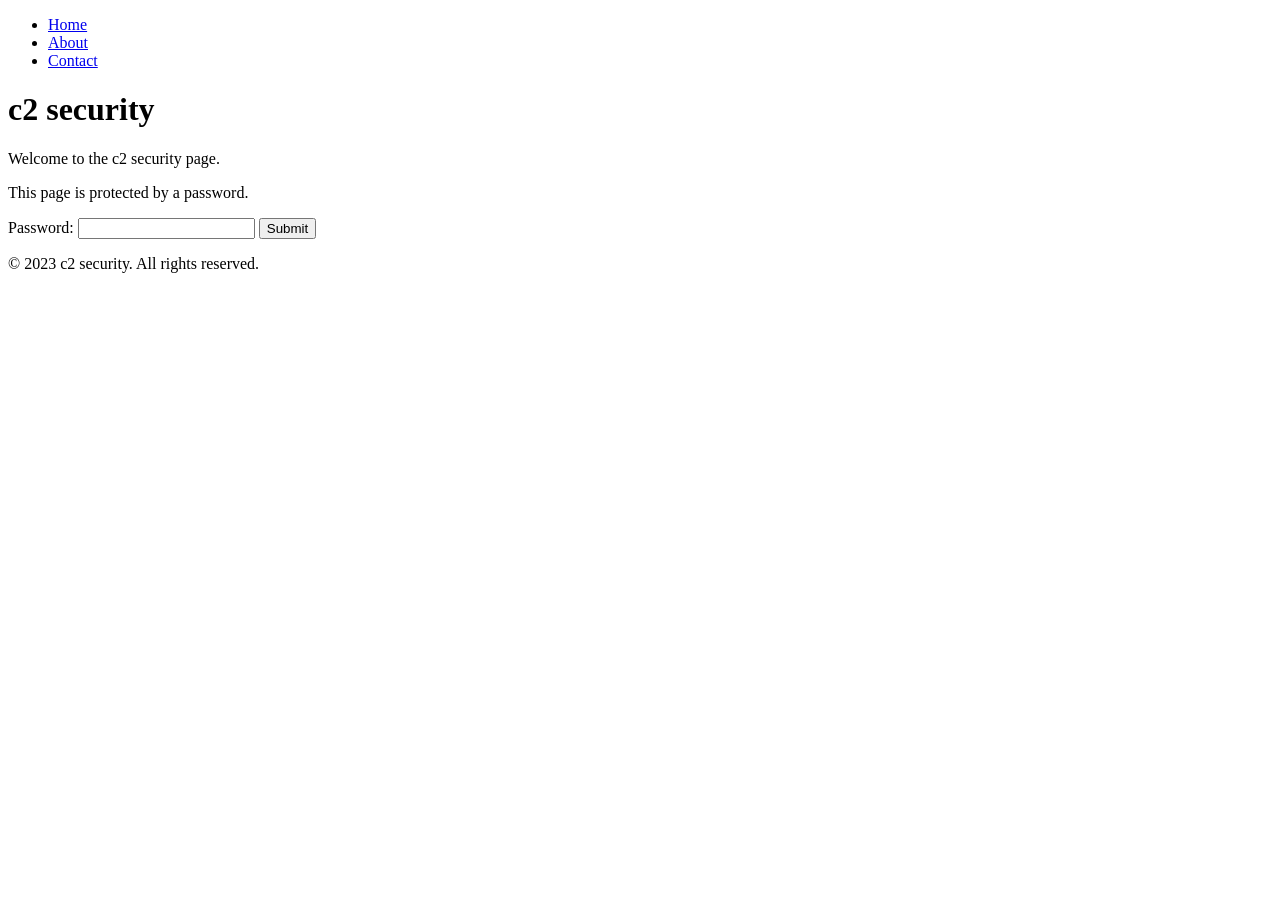
==== index.html @ 90c17b40 "start" ====
<!DOCTYPE html>
<html lang="en">
<head>
    <meta charset="UTF-8">
    <meta name="viewport" content="width=device-width, initial-scale=1.0">
    <title>c2 security</title>
</head>
<body>
    <header>
        <nav>
            <ul>
                <li><a href="/">Home</a></li>
                <li><a href="/about">About</a></li>
                <li><a href="/contact">Contact</a></li>
            </ul>
        </nav>
    </header>
    <h1>c2 security</h1>    
    <p>Welcome to the c2 security page.</p>
    <p>This page is protected by a password.</p>

    <form>
        <label for="password">Password:</label>
        <input type="password" id="password" name="password">
        <button type="submit">Submit</button>
    </form>
    <footer>
        <p>&copy; 2023 c2 security. All rights reserved.</p>
    </footer>
</body>
</html>
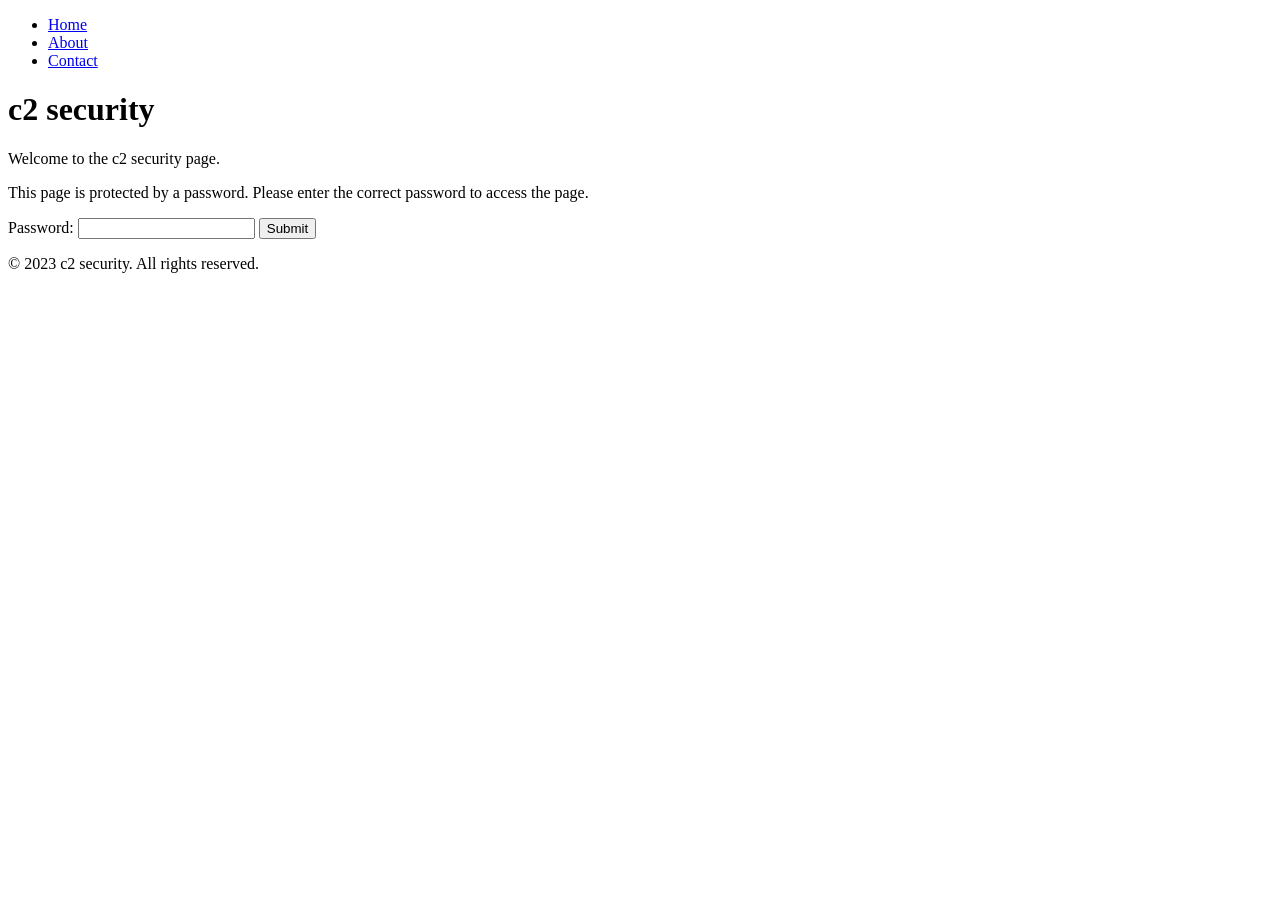
==== commit 5e9415ad: "Update password protection message for clarity" ====
--- a/index.html
+++ b/index.html
@@ -17,7 +17,7 @@
     </header>
     <h1>c2 security</h1>    
     <p>Welcome to the c2 security page.</p>
-    <p>This page is protected by a password.</p>
+    <p>This page is protected by a password. Please enter the correct password to access the page.</p>
 
     <form>
         <label for="password">Password:</label>
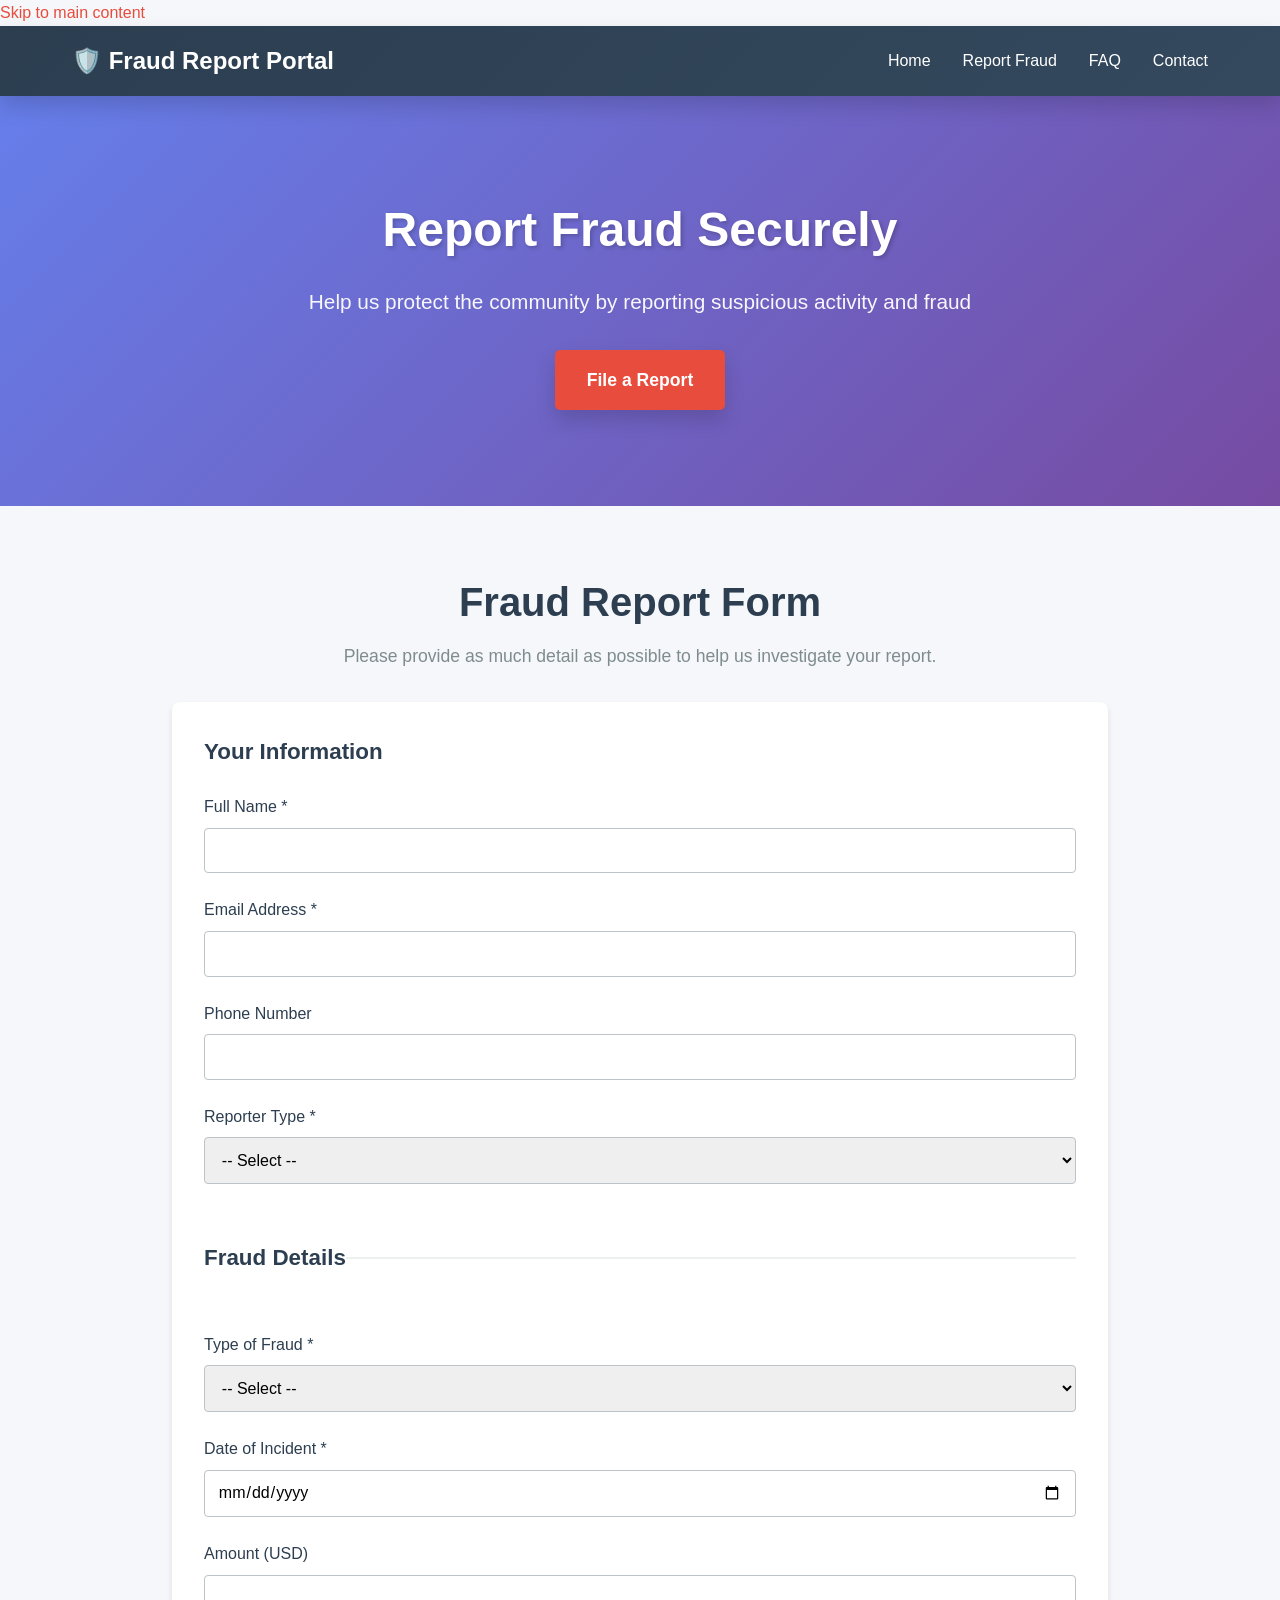
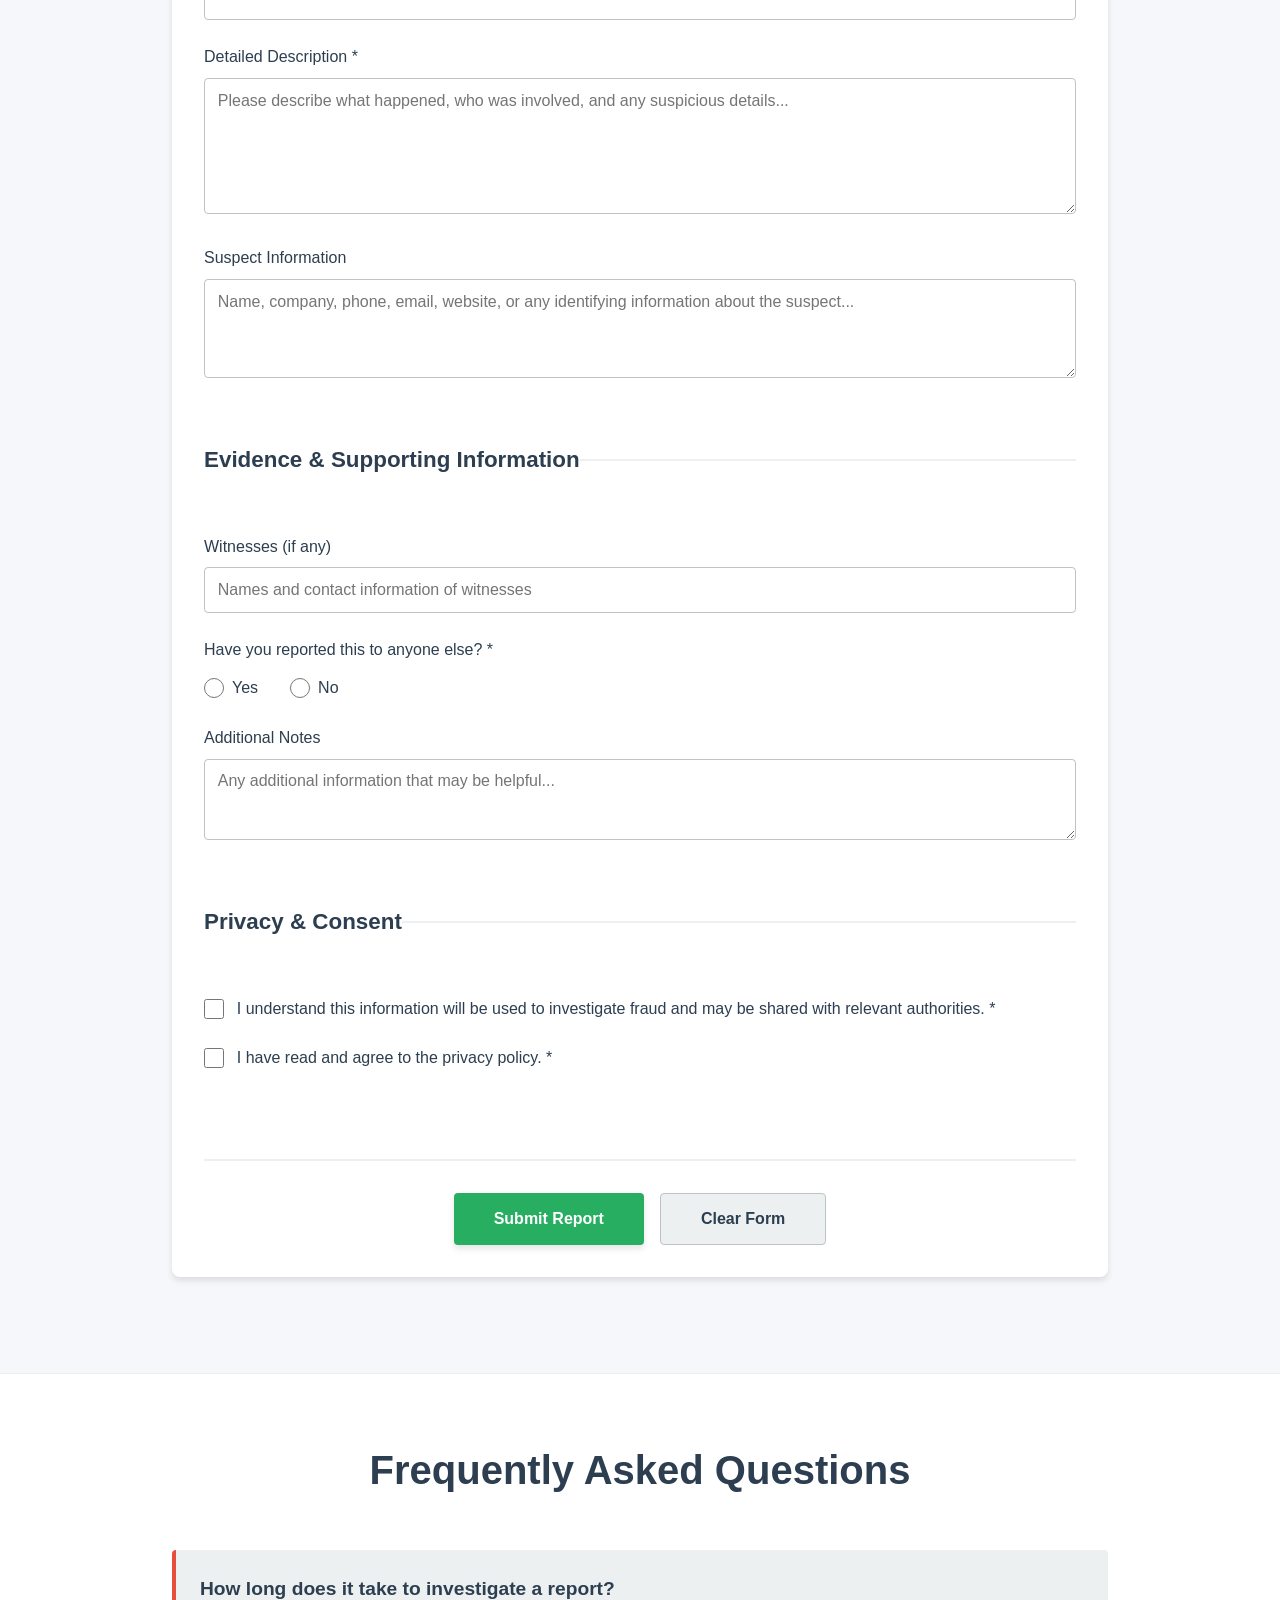
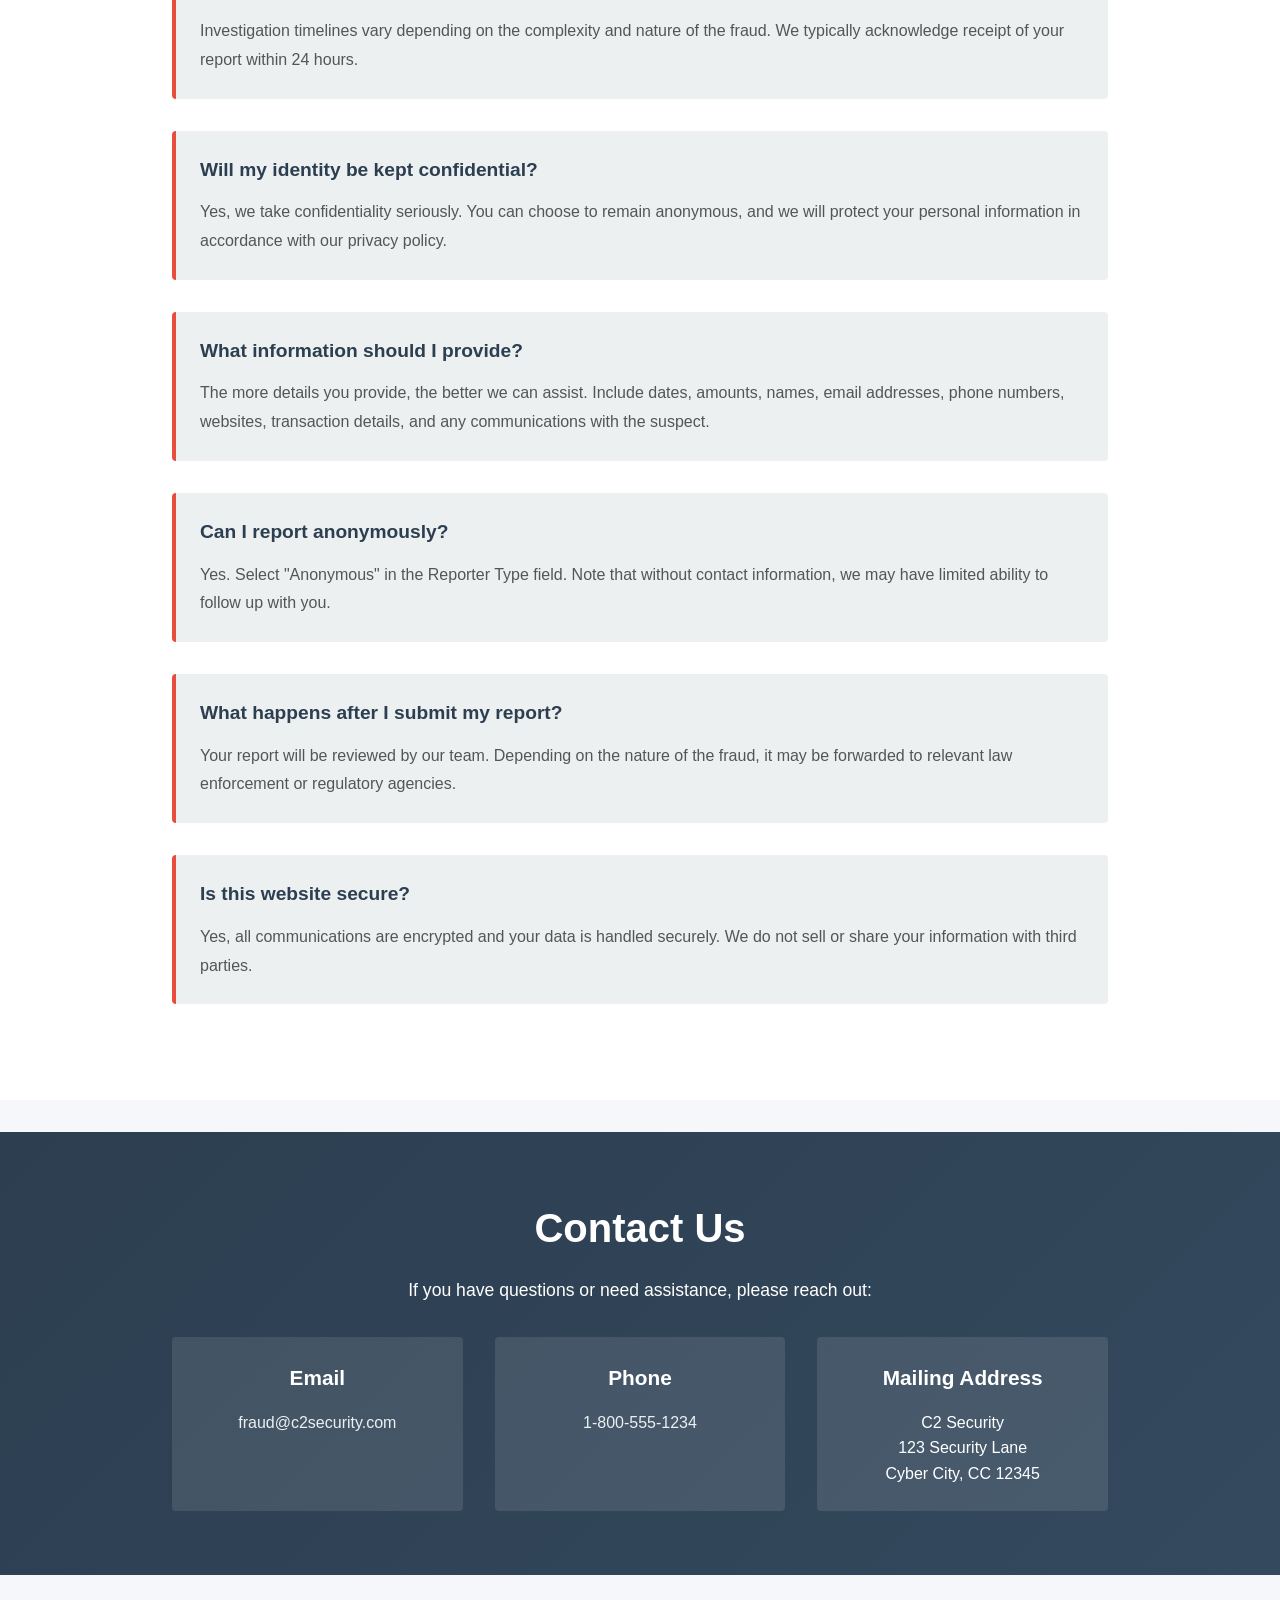
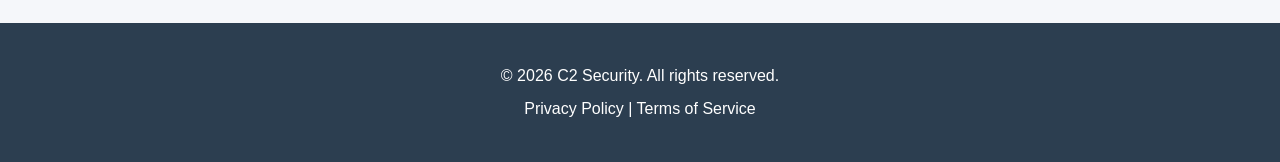
==== commit c35bf186: "Add complete fraud reporting portal website - Replace old security page with professional fraud repo" ====
--- a/index.html
+++ b/index.html
@@ -3,29 +3,251 @@
 <head>
     <meta charset="UTF-8">
     <meta name="viewport" content="width=device-width, initial-scale=1.0">
-    <title>c2 security</title>
+    <title>Fraud Report Portal - C2 Security</title>
+    <link rel="stylesheet" href="styles.css">
 </head>
 <body>
     <header>
-        <nav>
-            <ul>
-                <li><a href="/">Home</a></li>
-                <li><a href="/about">About</a></li>
-                <li><a href="/contact">Contact</a></li>
-            </ul>
+        <nav class="navbar">
+            <div class="nav-container">
+                <div class="logo">
+                    <h1>🛡️ Fraud Report Portal</h1>
+                </div>
+                <ul class="nav-menu">
+                    <li><a href="#home">Home</a></li>
+                    <li><a href="#report">Report Fraud</a></li>
+                    <li><a href="#faq">FAQ</a></li>
+                    <li><a href="#contact">Contact</a></li>
+                </ul>
+            </div>
         </nav>
     </header>
-    <h1>c2 security</h1>    
-    <p>Welcome to the c2 security page.</p>
-    <p>This page is protected by a password. Please enter the correct password to access the page.</p>
-
-    <form>
-        <label for="password">Password:</label>
-        <input type="password" id="password" name="password">
-        <button type="submit">Submit</button>
-    </form>
+
+    <main>
+        <!-- Hero Section -->
+        <section id="home" class="hero">
+            <div class="hero-content">
+                <h2>Report Fraud Securely</h2>
+                <p>Help us protect the community by reporting suspicious activity and fraud</p>
+                <a href="#report" class="cta-button">File a Report</a>
+            </div>
+        </section>
+
+        <!-- Fraud Report Form Section -->
+        <section id="report" class="report-section">
+            <div class="container">
+                <h2>Fraud Report Form</h2>
+                <p class="section-intro">Please provide as much detail as possible to help us investigate your report.</p>
+                
+                <form id="fraudForm" class="fraud-form">
+                    <!-- Personal Information -->
+                    <fieldset>
+                        <legend>Your Information</legend>
+                        
+                        <div class="form-group">
+                            <label for="fullName">Full Name *</label>
+                            <input type="text" id="fullName" name="fullName" required>
+                        </div>
+
+                        <div class="form-group">
+                            <label for="email">Email Address *</label>
+                            <input type="email" id="email" name="email" required>
+                        </div>
+
+                        <div class="form-group">
+                            <label for="phone">Phone Number</label>
+                            <input type="tel" id="phone" name="phone">
+                        </div>
+
+                        <div class="form-group">
+                            <label for="reporterType">Reporter Type *</label>
+                            <select id="reporterType" name="reporterType" required>
+                                <option value="">-- Select --</option>
+                                <option value="individual">Individual</option>
+                                <option value="business">Business</option>
+                                <option value="organization">Organization</option>
+                                <option value="anonymous">Anonymous</option>
+                            </select>
+                        </div>
+                    </fieldset>
+
+                    <!-- Fraud Details -->
+                    <fieldset>
+                        <legend>Fraud Details</legend>
+                        
+                        <div class="form-group">
+                            <label for="fraudType">Type of Fraud *</label>
+                            <select id="fraudType" name="fraudType" required>
+                                <option value="">-- Select --</option>
+                                <option value="identity_theft">Identity Theft</option>
+                                <option value="credit_card">Credit Card Fraud</option>
+                                <option value="phishing">Phishing</option>
+                                <option value="online_auction">Online Auction Fraud</option>
+                                <option value="refund">Refund Fraud</option>
+                                <option value="payment">Payment Fraud</option>
+                                <option value="check">Check Fraud</option>
+                                <option value="imposter">Imposter/Scam</option>
+                                <option value="other">Other</option>
+                            </select>
+                        </div>
+
+                        <div class="form-group">
+                            <label for="fraudDate">Date of Incident *</label>
+                            <input type="date" id="fraudDate" name="fraudDate" required>
+                        </div>
+
+                        <div class="form-group">
+                            <label for="amount">Amount (USD)</label>
+                            <input type="number" id="amount" name="amount" min="0" step="0.01">
+                        </div>
+
+                        <div class="form-group">
+                            <label for="description">Detailed Description *</label>
+                            <textarea id="description" name="description" rows="6" required placeholder="Please describe what happened, who was involved, and any suspicious details..."></textarea>
+                        </div>
+
+                        <div class="form-group">
+                            <label for="suspectInfo">Suspect Information</label>
+                            <textarea id="suspectInfo" name="suspectInfo" rows="4" placeholder="Name, company, phone, email, website, or any identifying information about the suspect..."></textarea>
+                        </div>
+                    </fieldset>
+
+                    <!-- Evidence -->
+                    <fieldset>
+                        <legend>Evidence & Supporting Information</legend>
+                        
+                        <div class="form-group">
+                            <label for="witnesses">Witnesses (if any)</label>
+                            <input type="text" id="witnesses" name="witnesses" placeholder="Names and contact information of witnesses">
+                        </div>
+
+                        <div class="form-group">
+                            <label for="reportedToOthers">Have you reported this to anyone else? *</label>
+                            <div class="radio-group">
+                                <label>
+                                    <input type="radio" name="reportedToOthers" value="yes"> Yes
+                                </label>
+                                <label>
+                                    <input type="radio" name="reportedToOthers" value="no"> No
+                                </label>
+                            </div>
+                        </div>
+
+                        <div class="form-group" id="reportedToGroup" style="display: none;">
+                            <label for="reportedTo">Where did you report it?</label>
+                            <input type="text" id="reportedTo" name="reportedTo" placeholder="e.g., FBI, Police, Bank, etc.">
+                        </div>
+
+                        <div class="form-group">
+                            <label for="attachments">Additional Notes</label>
+                            <textarea id="attachments" name="attachments" rows="3" placeholder="Any additional information that may be helpful..."></textarea>
+                        </div>
+                    </fieldset>
+
+                    <!-- Privacy & Consent -->
+                    <fieldset>
+                        <legend>Privacy & Consent</legend>
+                        
+                        <div class="form-group checkbox">
+                            <label>
+                                <input type="checkbox" id="consent" name="consent" required>
+                                I understand this information will be used to investigate fraud and may be shared with relevant authorities. *
+                            </label>
+                        </div>
+
+                        <div class="form-group checkbox">
+                            <label>
+                                <input type="checkbox" id="privacy" name="privacy" required>
+                                I have read and agree to the privacy policy. *
+                            </label>
+                        </div>
+                    </fieldset>
+
+                    <!-- Submit Button -->
+                    <div class="form-actions">
+                        <button type="submit" class="submit-btn">Submit Report</button>
+                        <button type="reset" class="reset-btn">Clear Form</button>
+                    </div>
+                </form>
+
+                <!-- Status Messages -->
+                <div id="statusMessage" class="status-message" style="display: none;"></div>
+                <div id="successMessage" class="success-message" style="display: none;">
+                    <h3>✓ Report Submitted Successfully</h3>
+                    <p>Thank you for your report. We will review it and take appropriate action.</p>
+                    <p>Reference ID: <span id="referenceId"></span></p>
+                </div>
+            </div>
+        </section>
+
+        <!-- FAQ Section -->
+        <section id="faq" class="faq-section">
+            <div class="container">
+                <h2>Frequently Asked Questions</h2>
+                
+                <div class="faq-item">
+                    <h3>How long does it take to investigate a report?</h3>
+                    <p>Investigation timelines vary depending on the complexity and nature of the fraud. We typically acknowledge receipt of your report within 24 hours.</p>
+                </div>
+
+                <div class="faq-item">
+                    <h3>Will my identity be kept confidential?</h3>
+                    <p>Yes, we take confidentiality seriously. You can choose to remain anonymous, and we will protect your personal information in accordance with our privacy policy.</p>
+                </div>
+
+                <div class="faq-item">
+                    <h3>What information should I provide?</h3>
+                    <p>The more details you provide, the better we can assist. Include dates, amounts, names, email addresses, phone numbers, websites, transaction details, and any communications with the suspect.</p>
+                </div>
+
+                <div class="faq-item">
+                    <h3>Can I report anonymously?</h3>
+                    <p>Yes. Select "Anonymous" in the Reporter Type field. Note that without contact information, we may have limited ability to follow up with you.</p>
+                </div>
+
+                <div class="faq-item">
+                    <h3>What happens after I submit my report?</h3>
+                    <p>Your report will be reviewed by our team. Depending on the nature of the fraud, it may be forwarded to relevant law enforcement or regulatory agencies.</p>
+                </div>
+
+                <div class="faq-item">
+                    <h3>Is this website secure?</h3>
+                    <p>Yes, all communications are encrypted and your data is handled securely. We do not sell or share your information with third parties.</p>
+                </div>
+            </section>
+        </section>
+
+        <!-- Contact Section -->
+        <section id="contact" class="contact-section">
+            <div class="container">
+                <h2>Contact Us</h2>
+                <p>If you have questions or need assistance, please reach out:</p>
+                
+                <div class="contact-info">
+                    <div class="contact-item">
+                        <h3>Email</h3>
+                        <p><a href="mailto:fraud@c2security.com">fraud@c2security.com</a></p>
+                    </div>
+                    <div class="contact-item">
+                        <h3>Phone</h3>
+                        <p><a href="tel:+18005551234">1-800-555-1234</a></p>
+                    </div>
+                    <div class="contact-item">
+                        <h3>Mailing Address</h3>
+                        <p>C2 Security<br>123 Security Lane<br>Cyber City, CC 12345</p>
+                    </div>
+                </div>
+            </div>
+        </section>
+    </main>
+
     <footer>
-        <p>&copy; 2023 c2 security. All rights reserved.</p>
+        <div class="footer-content">
+            <p>&copy; 2026 C2 Security. All rights reserved.</p>
+            <p><a href="#privacy">Privacy Policy</a> | <a href="#terms">Terms of Service</a></p>
+        </div>
     </footer>
+
+    <script src="script.js"></script>
 </body>
 </html>
--- a/styles.css
+++ b/styles.css
@@ -0,0 +1,621 @@
+/* ===========================
+   Global Styles & Reset
+   =========================== */
+
+* {
+    margin: 0;
+    padding: 0;
+    box-sizing: border-box;
+}
+
+:root {
+    --primary-color: #2c3e50;
+    --secondary-color: #e74c3c;
+    --success-color: #27ae60;
+    --warning-color: #f39c12;
+    --danger-color: #e74c3c;
+    --light-color: #ecf0f1;
+    --text-color: #2c3e50;
+    --border-color: #bdc3c7;
+    --shadow: 0 4px 6px rgba(0, 0, 0, 0.1);
+    --shadow-lg: 0 10px 20px rgba(0, 0, 0, 0.15);
+}
+
+html {
+    scroll-behavior: smooth;
+}
+
+body {
+    font-family: 'Segoe UI', Tahoma, Geneva, Verdana, sans-serif;
+    color: var(--text-color);
+    line-height: 1.6;
+    background-color: #f5f7fa;
+}
+
+a {
+    color: var(--secondary-color);
+    text-decoration: none;
+    transition: color 0.3s ease;
+}
+
+a:hover {
+    color: var(--primary-color);
+    text-decoration: underline;
+}
+
+/* ===========================
+   Header & Navigation
+   =========================== */
+
+header {
+    background: linear-gradient(135deg, var(--primary-color) 0%, #34495e 100%);
+    color: white;
+    position: sticky;
+    top: 0;
+    z-index: 1000;
+    box-shadow: var(--shadow-lg);
+}
+
+.navbar {
+    padding: 1rem 0;
+}
+
+.nav-container {
+    max-width: 1200px;
+    margin: 0 auto;
+    padding: 0 2rem;
+    display: flex;
+    justify-content: space-between;
+    align-items: center;
+}
+
+.logo h1 {
+    font-size: 1.5rem;
+    font-weight: 600;
+}
+
+.nav-menu {
+    display: flex;
+    list-style: none;
+    gap: 2rem;
+}
+
+.nav-menu a {
+    color: white;
+    transition: opacity 0.3s ease;
+}
+
+.nav-menu a:hover {
+    opacity: 0.8;
+    text-decoration: none;
+}
+
+/* ===========================
+   Container
+   =========================== */
+
+.container {
+    max-width: 1000px;
+    margin: 0 auto;
+    padding: 0 2rem;
+}
+
+/* ===========================
+   Hero Section
+   =========================== */
+
+.hero {
+    background: linear-gradient(135deg, #667eea 0%, #764ba2 100%);
+    color: white;
+    padding: 6rem 2rem;
+    text-align: center;
+    min-height: 400px;
+    display: flex;
+    align-items: center;
+    justify-content: center;
+}
+
+.hero-content h2 {
+    font-size: 3rem;
+    margin-bottom: 1rem;
+    text-shadow: 2px 2px 4px rgba(0, 0, 0, 0.2);
+}
+
+.hero-content p {
+    font-size: 1.3rem;
+    margin-bottom: 2rem;
+    opacity: 0.95;
+}
+
+.cta-button {
+    display: inline-block;
+    background-color: var(--secondary-color);
+    color: white;
+    padding: 1rem 2rem;
+    border-radius: 5px;
+    font-size: 1.1rem;
+    font-weight: 600;
+    transition: all 0.3s ease;
+    box-shadow: var(--shadow-lg);
+}
+
+.cta-button:hover {
+    background-color: #c0392b;
+    transform: translateY(-2px);
+    text-decoration: none;
+    box-shadow: 0 15px 30px rgba(0, 0, 0, 0.2);
+}
+
+/* ===========================
+   Report Section
+   =========================== */
+
+.report-section {
+    padding: 4rem 0;
+}
+
+.report-section h2 {
+    font-size: 2.5rem;
+    margin-bottom: 0.5rem;
+    text-align: center;
+    color: var(--primary-color);
+}
+
+.section-intro {
+    text-align: center;
+    color: #7f8c8d;
+    margin-bottom: 2rem;
+    font-size: 1.1rem;
+}
+
+/* ===========================
+   Form Styles
+   =========================== */
+
+.fraud-form {
+    background: white;
+    padding: 2rem;
+    border-radius: 8px;
+    box-shadow: var(--shadow);
+    margin-top: 2rem;
+}
+
+fieldset {
+    border: none;
+    padding: 2rem 0;
+    border-top: 2px solid var(--light-color);
+}
+
+fieldset:first-child {
+    border-top: none;
+    padding-top: 0;
+}
+
+legend {
+    font-size: 1.4rem;
+    font-weight: 600;
+    color: var(--primary-color);
+    margin-bottom: 1.5rem;
+}
+
+.form-group {
+    margin-bottom: 1.5rem;
+}
+
+label {
+    display: block;
+    margin-bottom: 0.5rem;
+    font-weight: 500;
+    color: var(--text-color);
+}
+
+input[type="text"],
+input[type="email"],
+input[type="tel"],
+input[type="number"],
+input[type="date"],
+select,
+textarea {
+    width: 100%;
+    padding: 0.8rem;
+    border: 1px solid var(--border-color);
+    border-radius: 4px;
+    font-family: inherit;
+    font-size: 1rem;
+    transition: border-color 0.3s ease;
+}
+
+input[type="text"]:focus,
+input[type="email"]:focus,
+input[type="tel"]:focus,
+input[type="number"]:focus,
+input[type="date"]:focus,
+select:focus,
+textarea:focus {
+    outline: none;
+    border-color: var(--secondary-color);
+    box-shadow: 0 0 0 3px rgba(231, 76, 60, 0.1);
+}
+
+textarea {
+    resize: vertical;
+}
+
+.radio-group {
+    display: flex;
+    gap: 2rem;
+    margin-top: 0.8rem;
+}
+
+.radio-group label {
+    display: flex;
+    align-items: center;
+    gap: 0.5rem;
+    margin-bottom: 0;
+}
+
+input[type="radio"],
+input[type="checkbox"] {
+    width: 20px;
+    height: 20px;
+    cursor: pointer;
+}
+
+.form-group.checkbox label {
+    display: flex;
+    align-items: flex-start;
+    gap: 0.8rem;
+}
+
+.form-group.checkbox input[type="checkbox"] {
+    margin-top: 0.2rem;
+    flex-shrink: 0;
+}
+
+/* ===========================
+   Form Actions
+   =========================== */
+
+.form-actions {
+    display: flex;
+    gap: 1rem;
+    justify-content: center;
+    margin-top: 2rem;
+    padding-top: 2rem;
+    border-top: 2px solid var(--light-color);
+}
+
+.submit-btn,
+.reset-btn {
+    padding: 1rem 2.5rem;
+    font-size: 1rem;
+    font-weight: 600;
+    border: none;
+    border-radius: 4px;
+    cursor: pointer;
+    transition: all 0.3s ease;
+}
+
+.submit-btn {
+    background-color: var(--success-color);
+    color: white;
+    box-shadow: var(--shadow);
+}
+
+.submit-btn:hover {
+    background-color: #229954;
+    transform: translateY(-2px);
+    box-shadow: var(--shadow-lg);
+}
+
+.submit-btn:active {
+    transform: translateY(0);
+}
+
+.reset-btn {
+    background-color: var(--light-color);
+    color: var(--text-color);
+    border: 1px solid var(--border-color);
+}
+
+.reset-btn:hover {
+    background-color: var(--border-color);
+}
+
+/* ===========================
+   Status Messages
+   =========================== */
+
+.status-message,
+.success-message {
+    margin-top: 2rem;
+    padding: 1.5rem;
+    border-radius: 4px;
+    display: none;
+}
+
+.status-message.error {
+    background-color: #fadbd8;
+    color: #a93226;
+    border-left: 4px solid var(--danger-color);
+    display: block;
+}
+
+.status-message.loading {
+    background-color: #d6eaf8;
+    color: #1a5276;
+    border-left: 4px solid #2196F3;
+    display: block;
+}
+
+.success-message {
+    background-color: #d5f4e6;
+    color: #186a3b;
+    border-left: 4px solid var(--success-color);
+}
+
+.success-message h3 {
+    margin-bottom: 0.5rem;
+    font-size: 1.3rem;
+}
+
+.success-message p {
+    margin: 0.5rem 0;
+}
+
+.success-message #referenceId {
+    font-weight: 600;
+    font-family: monospace;
+    background-color: rgba(0, 0, 0, 0.1);
+    padding: 0.2rem 0.4rem;
+    border-radius: 3px;
+}
+
+/* ===========================
+   FAQ Section
+   =========================== */
+
+.faq-section {
+    background-color: white;
+    padding: 4rem 0;
+    margin-top: 2rem;
+    border-top: 1px solid var(--light-color);
+}
+
+.faq-section h2 {
+    font-size: 2.5rem;
+    margin-bottom: 3rem;
+    text-align: center;
+    color: var(--primary-color);
+}
+
+.faq-item {
+    margin-bottom: 2rem;
+    padding: 1.5rem;
+    background-color: var(--light-color);
+    border-radius: 4px;
+    border-left: 4px solid var(--secondary-color);
+}
+
+.faq-item h3 {
+    font-size: 1.2rem;
+    margin-bottom: 0.8rem;
+    color: var(--primary-color);
+}
+
+.faq-item p {
+    color: #555;
+    line-height: 1.8;
+}
+
+/* ===========================
+   Contact Section
+   =========================== */
+
+.contact-section {
+    background: linear-gradient(135deg, var(--primary-color) 0%, #34495e 100%);
+    color: white;
+    padding: 4rem 0;
+    margin-top: 2rem;
+}
+
+.contact-section h2 {
+    text-align: center;
+    font-size: 2.5rem;
+    margin-bottom: 1rem;
+}
+
+.contact-section > .container > p {
+    text-align: center;
+    margin-bottom: 2rem;
+    font-size: 1.1rem;
+}
+
+.contact-info {
+    display: grid;
+    grid-template-columns: repeat(auto-fit, minmax(250px, 1fr));
+    gap: 2rem;
+    margin-top: 2rem;
+}
+
+.contact-item {
+    background-color: rgba(255, 255, 255, 0.1);
+    padding: 1.5rem;
+    border-radius: 4px;
+    text-align: center;
+}
+
+.contact-item h3 {
+    font-size: 1.3rem;
+    margin-bottom: 1rem;
+}
+
+.contact-item a {
+    color: #ecf0f1;
+    font-weight: 500;
+}
+
+.contact-item a:hover {
+    color: white;
+    text-decoration: underline;
+}
+
+/* ===========================
+   Footer
+   =========================== */
+
+footer {
+    background-color: var(--primary-color);
+    color: white;
+    text-align: center;
+    padding: 2rem;
+    margin-top: 3rem;
+}
+
+.footer-content p {
+    margin: 0.5rem 0;
+}
+
+footer a {
+    color: white;
+}
+
+footer a:hover {
+    text-decoration: underline;
+}
+
+/* ===========================
+   Responsive Design
+   =========================== */
+
+@media (max-width: 768px) {
+    .nav-container {
+        flex-direction: column;
+        gap: 1rem;
+        text-align: center;
+    }
+
+    .nav-menu {
+        flex-direction: column;
+        gap: 0.5rem;
+    }
+
+    .hero-content h2 {
+        font-size: 2rem;
+    }
+
+    .hero-content p {
+        font-size: 1rem;
+    }
+
+    .report-section h2,
+    .faq-section h2,
+    .contact-section h2 {
+        font-size: 1.8rem;
+    }
+
+    .fraud-form {
+        padding: 1rem;
+    }
+
+    fieldset {
+        padding: 1rem 0;
+    }
+
+    legend {
+        font-size: 1.1rem;
+    }
+
+    .form-actions {
+        flex-direction: column;
+    }
+
+    .submit-btn,
+    .reset-btn {
+        width: 100%;
+    }
+
+    .radio-group {
+        flex-direction: column;
+        gap: 0.5rem;
+    }
+
+    .container {
+        padding: 0 1rem;
+    }
+
+    .contact-info {
+        grid-template-columns: 1fr;
+    }
+
+    .hero {
+        padding: 4rem 1rem;
+        min-height: 300px;
+    }
+}
+
+@media (max-width: 480px) {
+    .hero-content h2 {
+        font-size: 1.5rem;
+    }
+
+    .hero-content p {
+        font-size: 0.95rem;
+    }
+
+    .cta-button {
+        padding: 0.8rem 1.5rem;
+        font-size: 1rem;
+    }
+
+    .report-section h2,
+    .faq-section h2,
+    .contact-section h2 {
+        font-size: 1.5rem;
+    }
+
+    legend {
+        font-size: 1rem;
+    }
+
+    label {
+        font-size: 0.95rem;
+    }
+
+    input[type="text"],
+    input[type="email"],
+    input[type="tel"],
+    input[type="number"],
+    input[type="date"],
+    select,
+    textarea {
+        font-size: 16px;
+    }
+}
+
+/* ===========================
+   Loading Animation
+   =========================== */
+
+@keyframes spin {
+    0% { transform: rotate(0deg); }
+    100% { transform: rotate(360deg); }
+}
+
+.loading {
+    animation: spin 1s linear infinite;
+}
+
+/* ===========================
+   Accessibility
+   =========================== */
+
+:focus-visible {
+    outline: 2px solid var(--secondary-color);
+    outline-offset: 2px;
+}
+
+button:disabled {
+    opacity: 0.5;
+    cursor: not-allowed;
+}
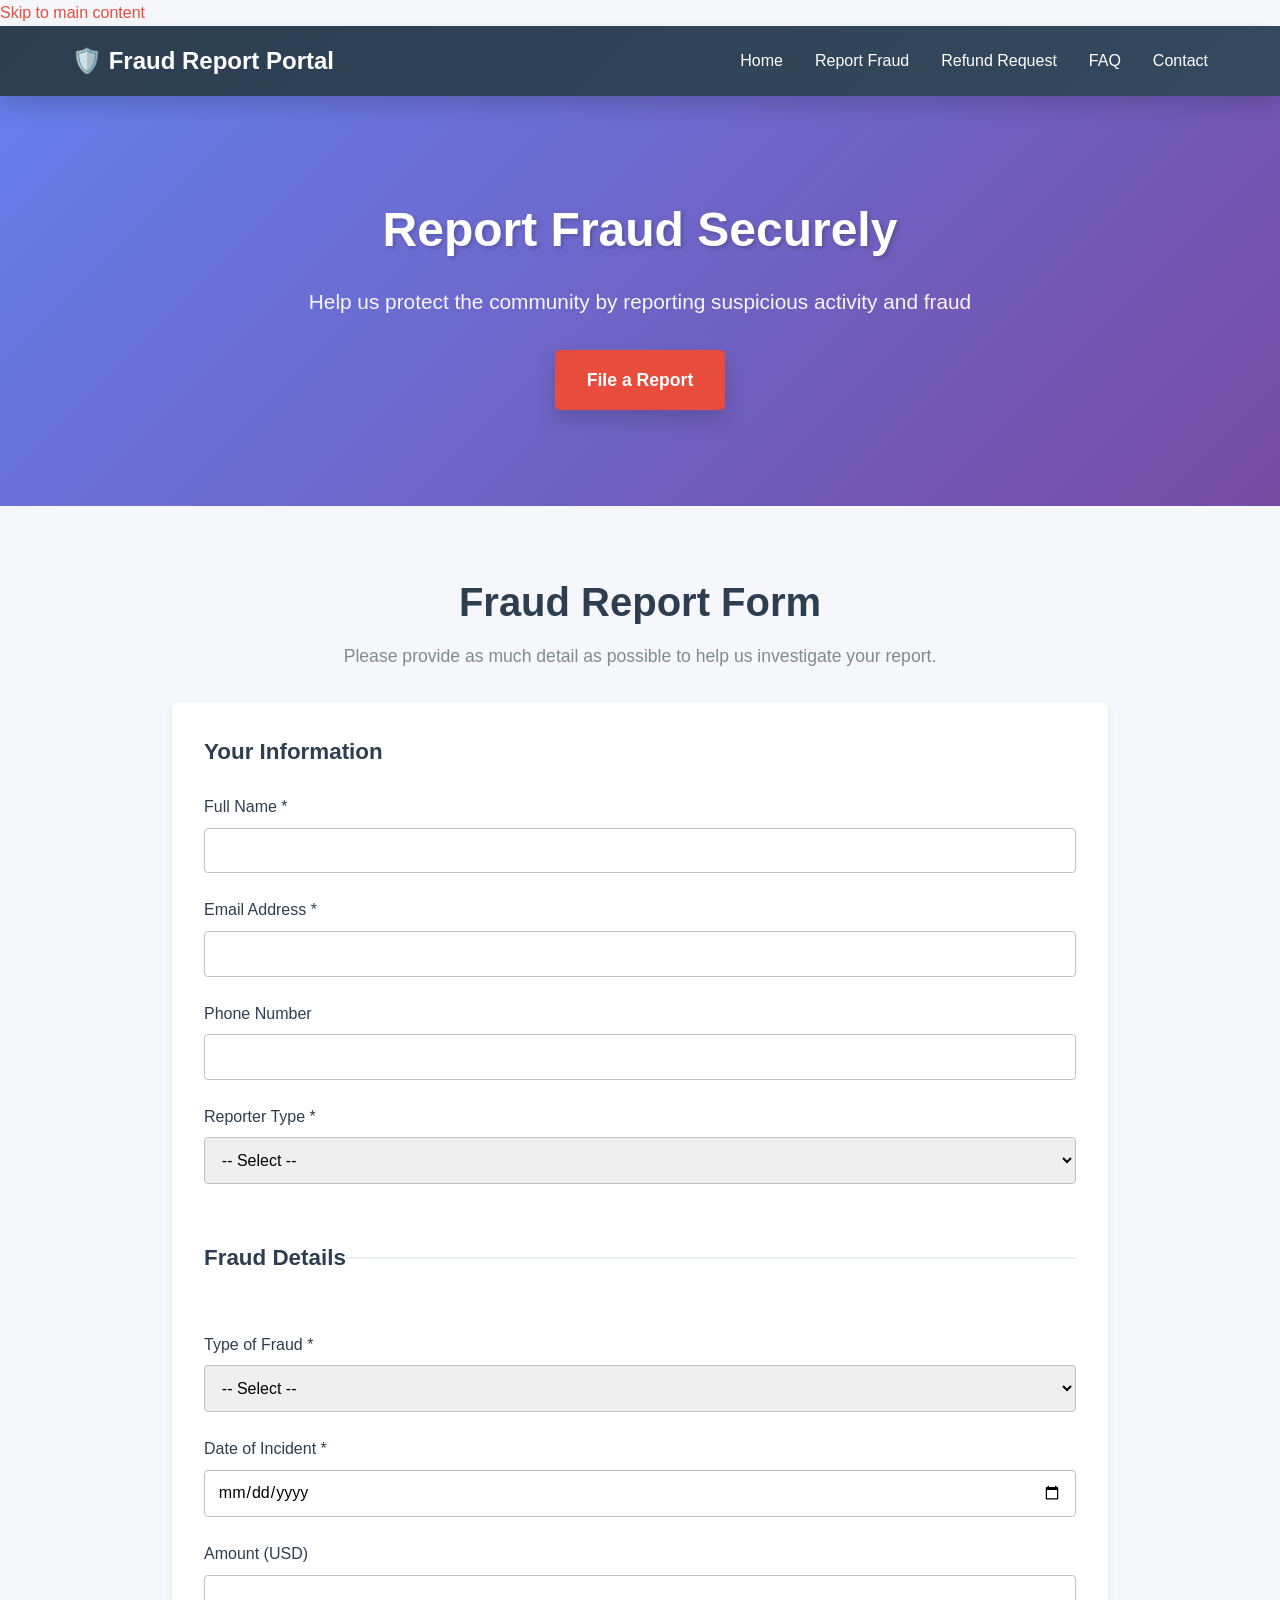
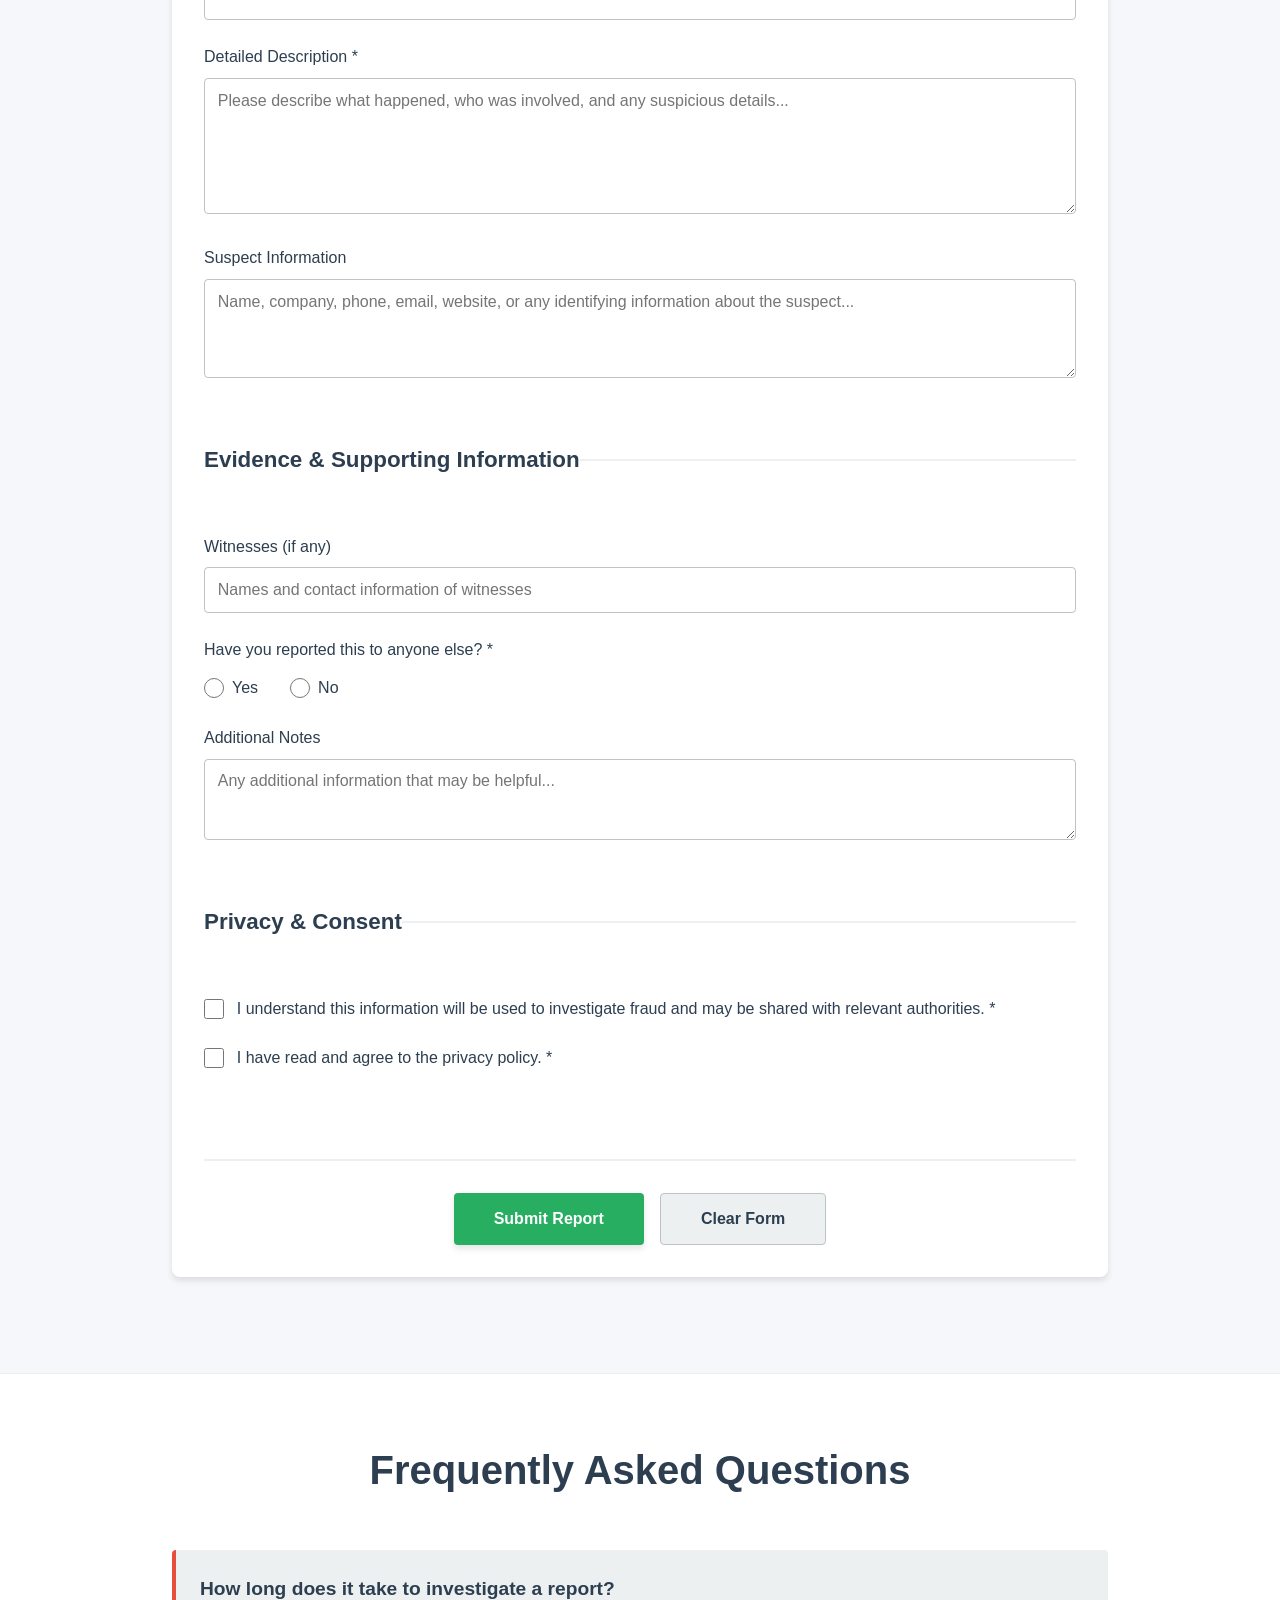
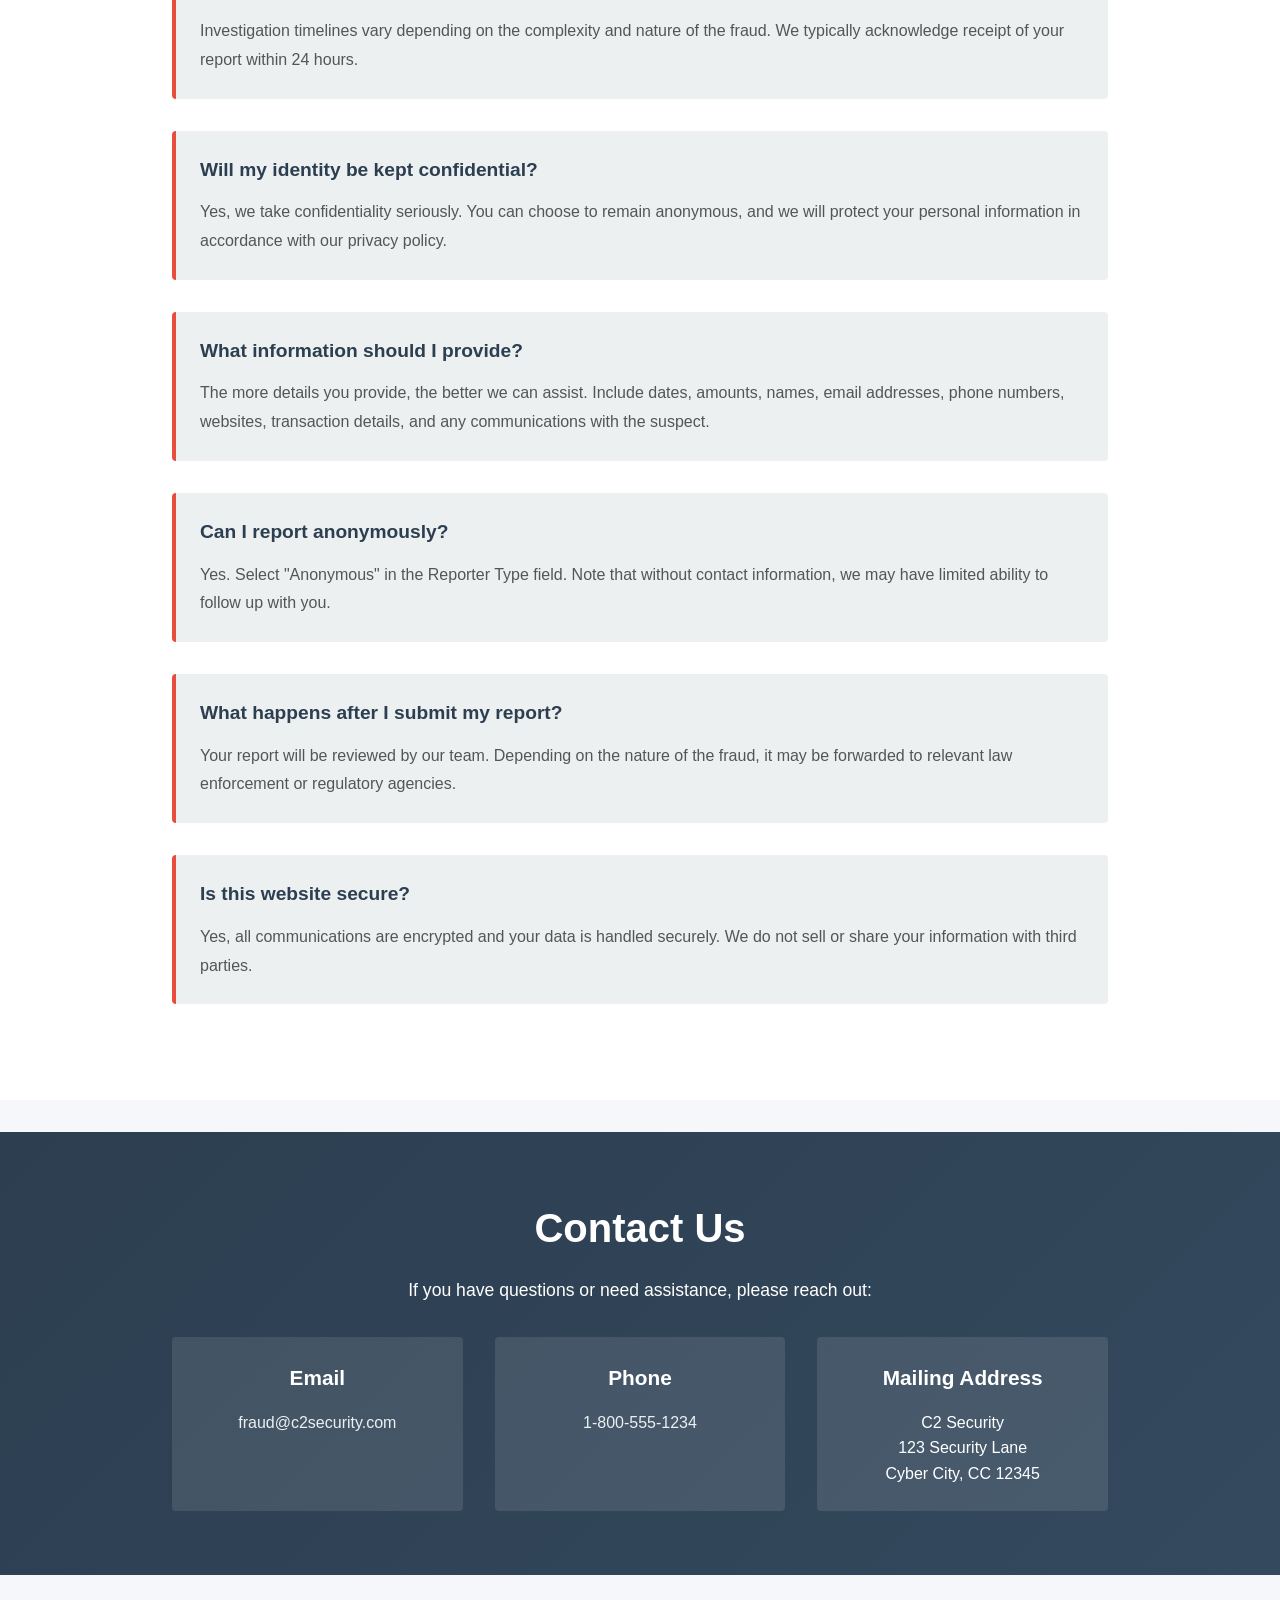
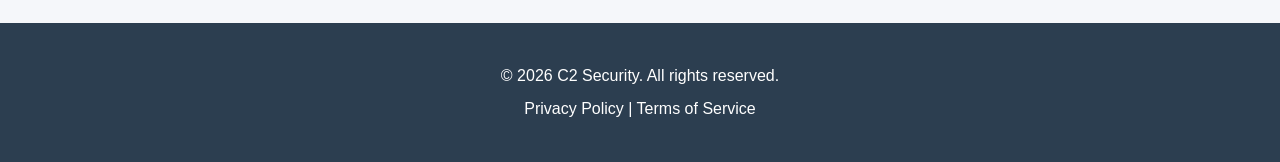
==== commit 1409530d: "Add complete refund request portal page - Create refund.html with professional form and tracking fun" ====
--- a/index.html
+++ b/index.html
@@ -13,9 +13,15 @@
                 <div class="logo">
                     <h1>🛡️ Fraud Report Portal</h1>
                 </div>
-                <ul class="nav-menu">
+                <button class="hamburger" id="hamburger" aria-label="Toggle menu">
+                    <span></span>
+                    <span></span>
+                    <span></span>
+                </button>
+                <ul class="nav-menu" id="navMenu">
                     <li><a href="#home">Home</a></li>
                     <li><a href="#report">Report Fraud</a></li>
+                    <li><a href="refund.html">Refund Request</a></li>
                     <li><a href="#faq">FAQ</a></li>
                     <li><a href="#contact">Contact</a></li>
                 </ul>
--- a/styles.css
+++ b/styles.css
@@ -88,6 +88,37 @@
 .nav-menu a:hover {
     opacity: 0.8;
     text-decoration: none;
+}
+
+/* Hamburger Menu */
+.hamburger {
+    display: none;
+    flex-direction: column;
+    background: none;
+    border: none;
+    cursor: pointer;
+    padding: 0;
+    gap: 6px;
+}
+
+.hamburger span {
+    width: 25px;
+    height: 3px;
+    background-color: white;
+    border-radius: 2px;
+    transition: all 0.3s ease;
+}
+
+.hamburger.active span:nth-child(1) {
+    transform: rotate(45deg) translate(10px, 10px);
+}
+
+.hamburger.active span:nth-child(2) {
+    opacity: 0;
+}
+
+.hamburger.active span:nth-child(3) {
+    transform: rotate(-45deg) translate(7px, -7px);
 }
 
 /* ===========================
@@ -490,14 +521,48 @@
 
 @media (max-width: 768px) {
     .nav-container {
+        justify-content: space-between;
+        align-items: center;
+    }
+
+    .logo h1 {
+        font-size: 1.2rem;
+    }
+
+    .hamburger {
+        display: flex;
+    }
+
+    .nav-menu {
+        position: absolute;
+        top: 70px;
+        left: 0;
+        right: 0;
+        background-color: var(--primary-color);
         flex-direction: column;
-        gap: 1rem;
-        text-align: center;
-    }
-
-    .nav-menu {
-        flex-direction: column;
-        gap: 0.5rem;
+        gap: 0;
+        list-style: none;
+        padding: 1rem 0;
+        border-bottom: 2px solid var(--secondary-color);
+        transform: scaleY(0);
+        transform-origin: top;
+        transition: transform 0.3s ease;
+        visibility: hidden;
+    }
+
+    .nav-menu.active {
+        transform: scaleY(1);
+        visibility: visible;
+    }
+
+    .nav-menu li {
+        padding: 0;
+    }
+
+    .nav-menu a {
+        display: block;
+        padding: 1rem 2rem;
+        border-bottom: 1px solid rgba(255, 255, 255, 0.1);
     }
 
     .hero-content h2 {
@@ -594,6 +659,70 @@
 }
 
 /* ===========================
+   Tracking Result Styles
+   =========================== */
+
+.tracking-result {
+    background: white;
+    padding: 2rem;
+    border-radius: 8px;
+    box-shadow: var(--shadow);
+}
+
+.status-badge {
+    display: inline-block;
+    padding: 0.8rem 1.5rem;
+    border-radius: 4px;
+    font-weight: 600;
+    font-size: 1.1rem;
+    margin-bottom: 1.5rem;
+}
+
+.status-badge.badge-pending-review {
+    background-color: #fff3cd;
+    color: #856404;
+    border: 1px solid #ffeaa7;
+}
+
+.status-badge.badge-approved {
+    background-color: #d5f4e6;
+    color: #186a3b;
+    border: 1px solid #a9dfbf;
+}
+
+.status-badge.badge-processing {
+    background-color: #d6eaf8;
+    color: #1a5276;
+    border: 1px solid #aed6f1;
+}
+
+.status-badge.badge-completed {
+    background-color: #d5f4e6;
+    color: #0e6251;
+    border: 1px solid #85c1e2;
+}
+
+.status-badge.badge-denied {
+    background-color: #fadbd8;
+    color: #a93226;
+    border: 1px solid #f5b7b1;
+}
+
+.tracking-details {
+    border-top: 1px solid var(--light-color);
+    padding-top: 1.5rem;
+}
+
+.tracking-details p {
+    margin-bottom: 0.8rem;
+    line-height: 1.8;
+}
+
+.tracking-details strong {
+    color: var(--primary-color);
+}
+
+/* ===========================
    Loading Animation
    =========================== */
 
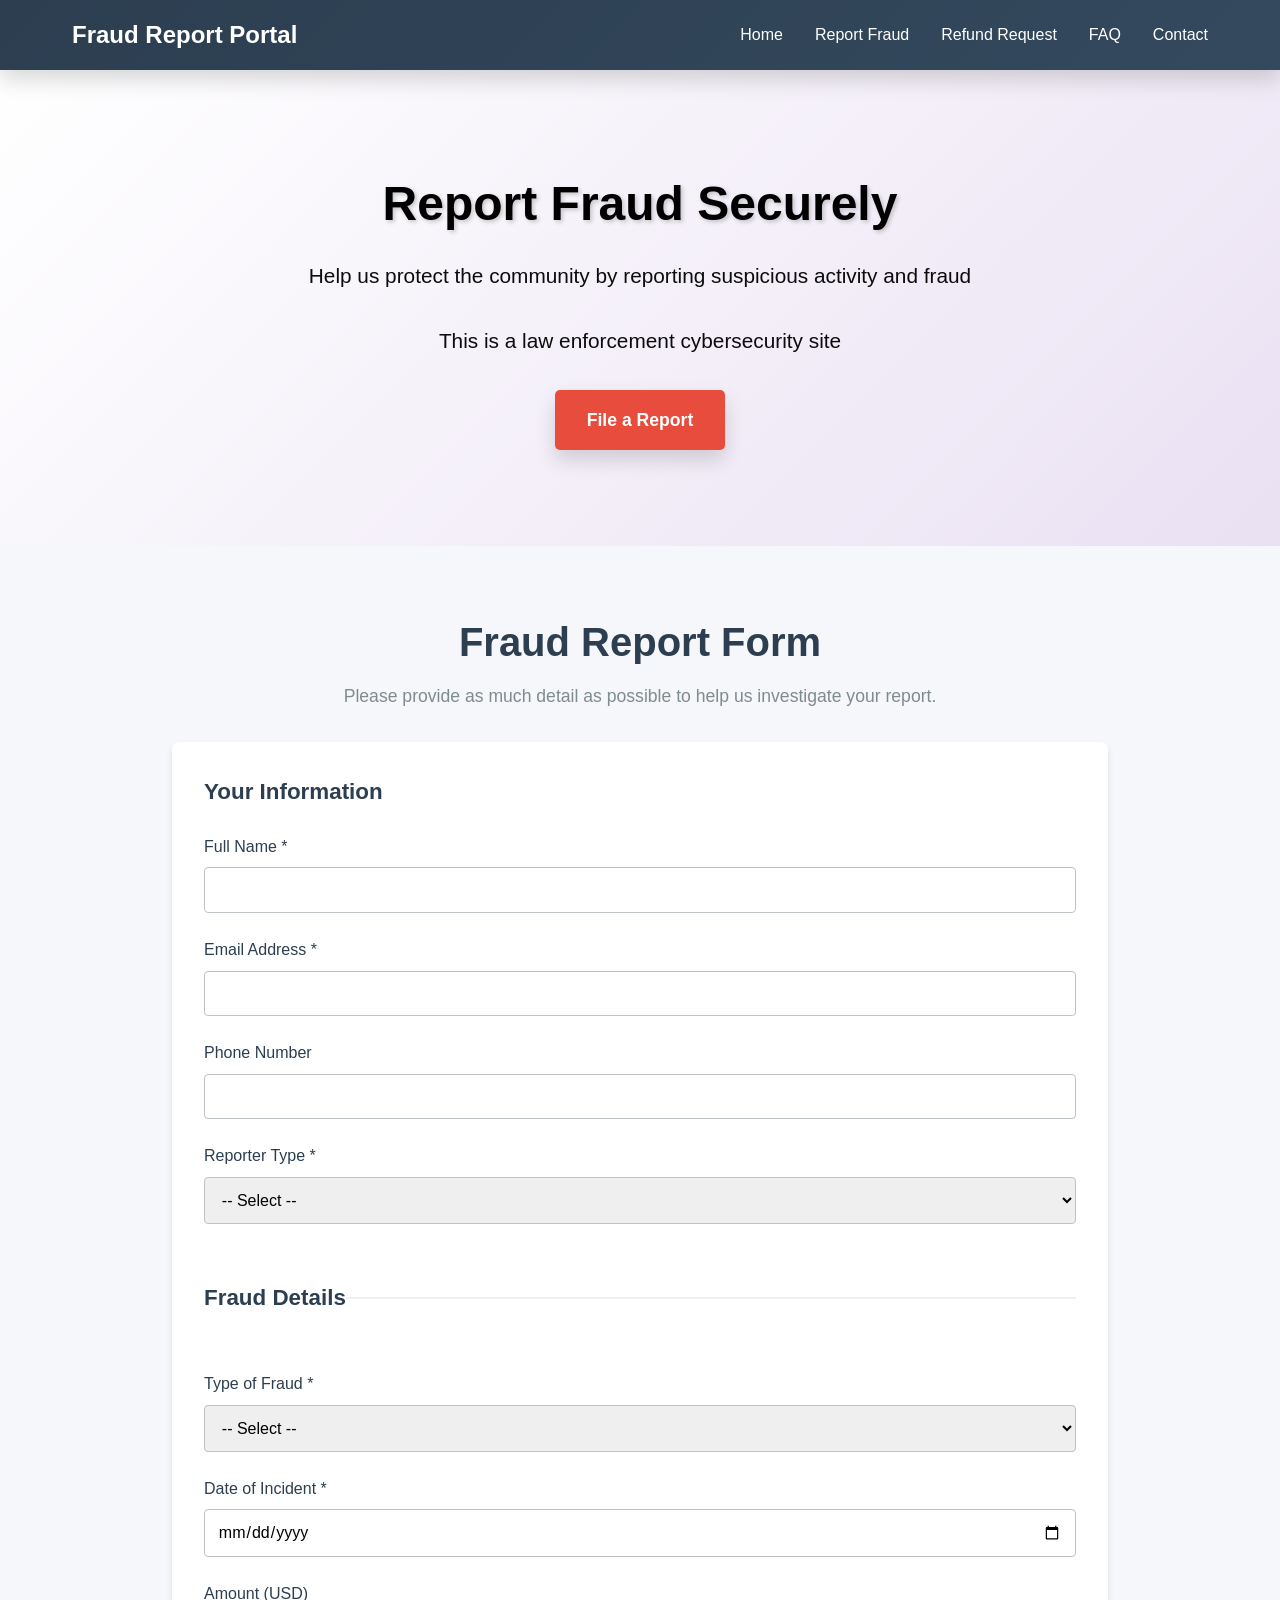
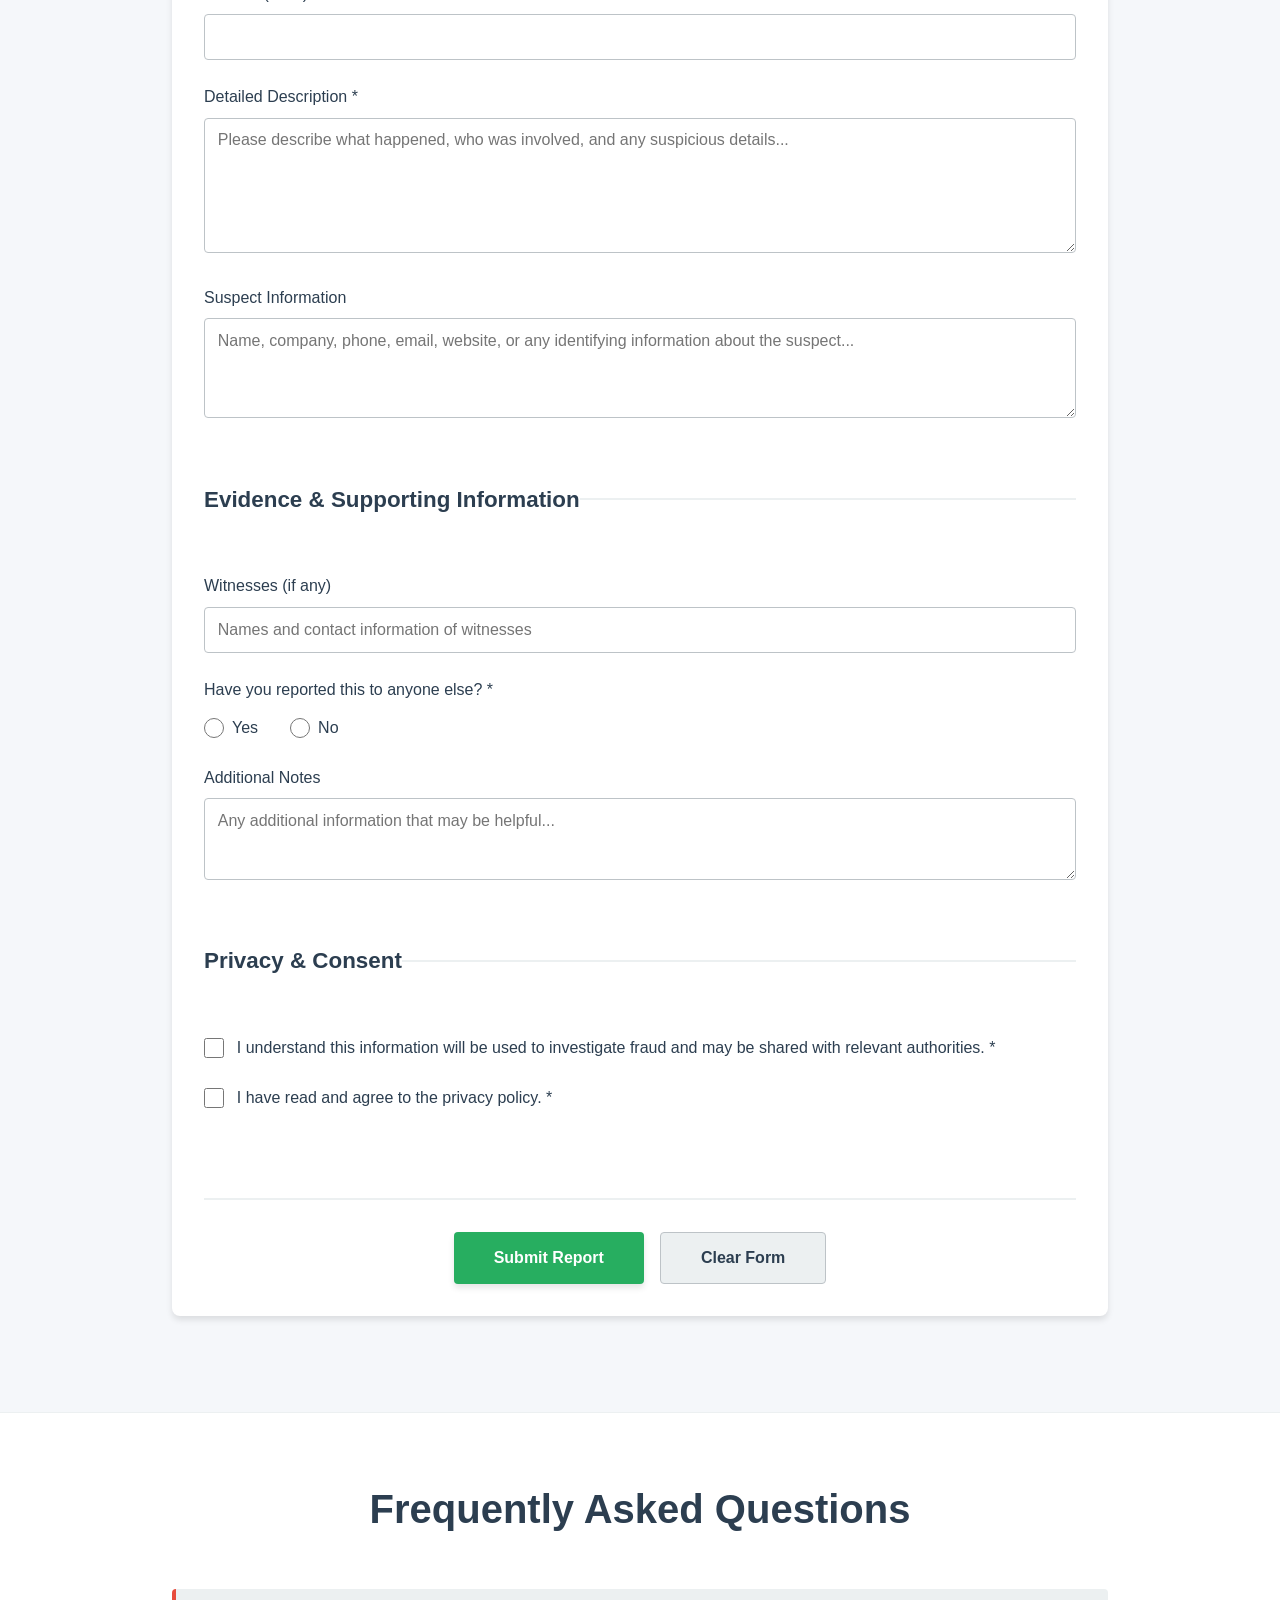
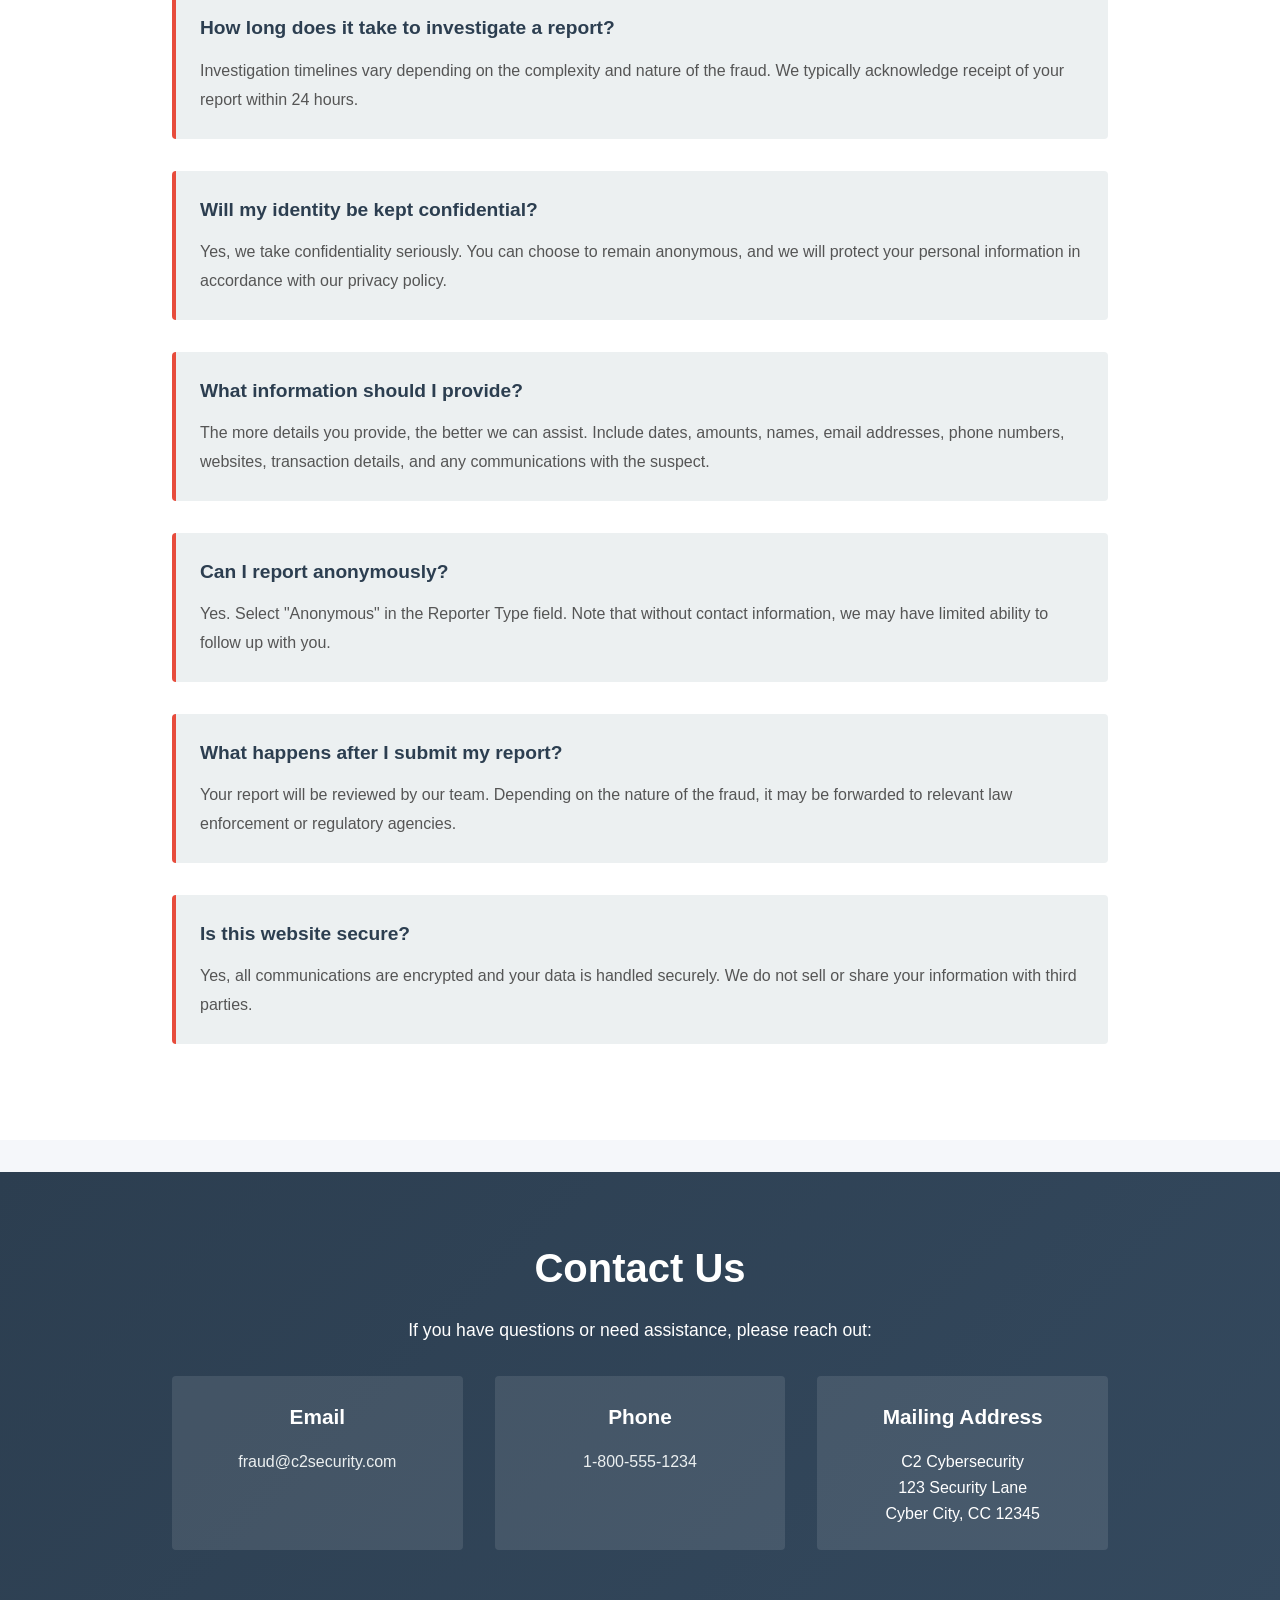
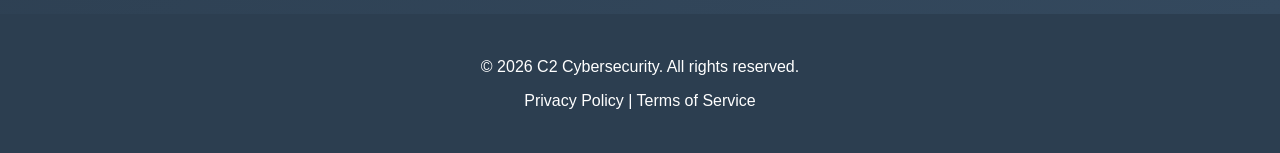
==== commit 99d07f93: "rounding things up" ====
--- a/index.html
+++ b/index.html
@@ -3,7 +3,8 @@
 <head>
     <meta charset="UTF-8">
     <meta name="viewport" content="width=device-width, initial-scale=1.0">
-    <title>Fraud Report Portal - C2 Security</title>
+    <title>Fraud Report Portal - C2 Cybersecurity</title>
+    <link rel="icon" type="image/svg+xml" href="data:image/svg+xml,<svg xmlns='http://www.w3.org/2000/svg' viewBox='0 0 100 100'><rect fill='%232c3e50' width='100' height='100'/><text x='50' y='65' font-size='60' font-weight='bold' fill='%23e74c3c' text-anchor='middle' font-family='Arial'>F</text></svg>">
     <link rel="stylesheet" href="styles.css">
 </head>
 <body>
@@ -11,7 +12,7 @@
         <nav class="navbar">
             <div class="nav-container">
                 <div class="logo">
-                    <h1>🛡️ Fraud Report Portal</h1>
+                    <h1>Fraud Report Portal</h1>
                 </div>
                 <button class="hamburger" id="hamburger" aria-label="Toggle menu">
                     <span></span>
@@ -35,6 +36,7 @@
             <div class="hero-content">
                 <h2>Report Fraud Securely</h2>
                 <p>Help us protect the community by reporting suspicious activity and fraud</p>
+                <p>This is a law enforcement cybersecurity site</p>
                 <a href="#report" class="cta-button">File a Report</a>
             </div>
         </section>
@@ -240,7 +242,7 @@
                     </div>
                     <div class="contact-item">
                         <h3>Mailing Address</h3>
-                        <p>C2 Security<br>123 Security Lane<br>Cyber City, CC 12345</p>
+                        <p>C2 Cybersecurity<br>123 Security Lane<br>Cyber City, CC 12345</p>
                     </div>
                 </div>
             </div>
@@ -249,7 +251,7 @@
 
     <footer>
         <div class="footer-content">
-            <p>&copy; 2026 C2 Security. All rights reserved.</p>
+            <p>&copy; 2026 C2 Cybersecurity. All rights reserved.</p>
             <p><a href="#privacy">Privacy Policy</a> | <a href="#terms">Terms of Service</a></p>
         </div>
     </footer>
--- a/styles.css
+++ b/styles.css
@@ -136,8 +136,8 @@
    =========================== */
 
 .hero {
-    background: linear-gradient(135deg, #667eea 0%, #764ba2 100%);
-    color: white;
+    background: linear-gradient(135deg, #ffffff 0%, #eae1f3 100%);
+    color: rgb(0, 0, 0);
     padding: 6rem 2rem;
     text-align: center;
     min-height: 400px;
@@ -500,7 +500,7 @@
     color: white;
     text-align: center;
     padding: 2rem;
-    margin-top: 3rem;
+
 }
 
 .footer-content p {
@@ -617,11 +617,21 @@
         padding: 4rem 1rem;
         min-height: 300px;
     }
+    .form-row {
+    display: grid;
+    grid-template-columns: 1fr 1fr;
+    gap: 1.5rem;
+    }
 }
 
 @media (max-width: 480px) {
     .hero-content h2 {
         font-size: 1.5rem;
+    }
+    .form-row {
+    display: grid;
+    grid-template-columns: 1fr 1fr;
+    gap: 1.5rem;
     }
 
     .hero-content p {
@@ -659,6 +669,54 @@
 }
 
 /* ===========================
+   Security Notice
+   =========================== */
+
+.security-notice {
+    background-color: #d6eaf8;
+    border-left: 4px solid #2196F3;
+    padding: 1rem;
+    border-radius: 4px;
+    margin-bottom: 1.5rem;
+    color: #1a5276;
+}
+
+.security-notice p {
+    margin: 0;
+    font-size: 0.95rem;
+}
+
+/* Billing Address Divider */
+fieldset hr {
+    margin: 2rem 0 !important;
+    border: none;
+    border-top: 2px solid var(--light-color);
+}
+
+fieldset h4 {
+    color: var(--primary-color);
+    margin-bottom: 1rem;
+    font-size: 1.1rem;
+    margin-top: 0;
+}
+
+/* ===========================
+   Form Row (Two Column)
+   =========================== */
+
+.form-row {
+    display: grid;
+    grid-template-columns: 1fr 1fr;
+    gap: 1.5rem;
+}
+/*
+@media (max-width: 768px) {
+    .form-row {
+        grid-template-columns: 1fr;
+    }
+}*/
+
+/* ===========================
    Tracking Result Styles
    =========================== */
 
@@ -726,13 +784,21 @@
    Loading Animation
    =========================== */
 
-@keyframes spin {
-    0% { transform: rotate(0deg); }
-    100% { transform: rotate(360deg); }
+@keyframes dots {
+    0%, 20% {
+        opacity: 0.3;
+    }
+    50% {
+        opacity: 1;
+    }
+    100% {
+        opacity: 0.3;
+    }
 }
 
 .loading {
-    animation: spin 1s linear infinite;
+    animation: dots 1.4s steps(4, end) infinite;
+    font-weight: bold;
 }
 
 /* ===========================
